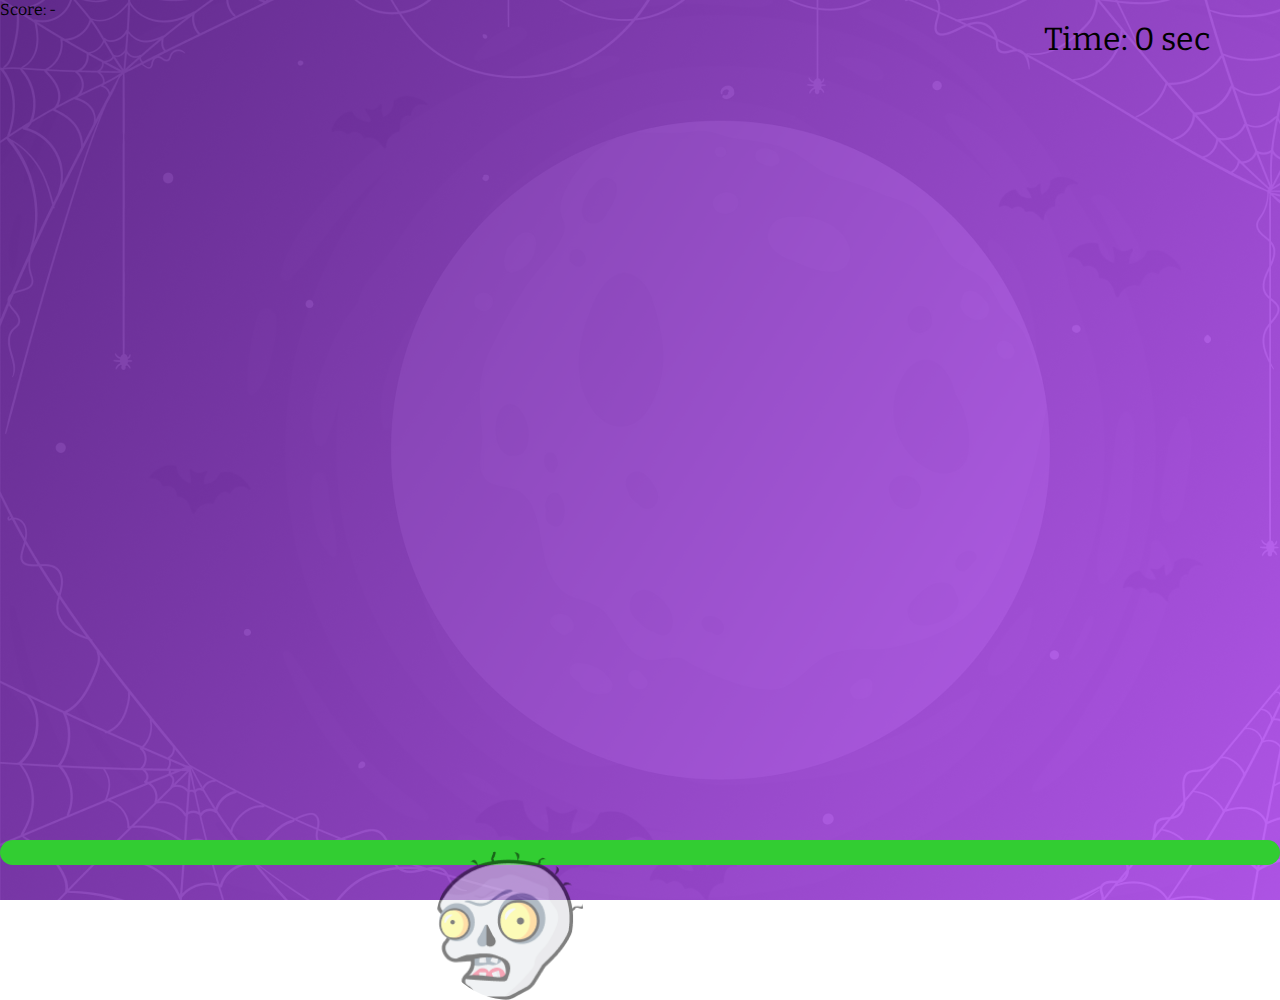
==== game.html @ b433a0d9 "Add files via upload" ====
<!DOCTYPE html>
<html lang="en">

<head>
<meta charset="UTF-8">
<meta name="viewport" content="width=device-width, initial-scale=1.0">
<title>Zombie Shoot</title>
<link rel="stylesheet" href="style.css">
</head>




<body>
<div class="game" id="game-body">
<div id="timer-box"><span>Time: </span><span id="timer">0</span><span> sec</span></div>
<div id="score-box"><span>Score: </span><span id="score">-</span></div>

<div id="max-lives">
<div id="lives">
</div>
</div>
</div>
<div id="btimeGauge"></div>
<div id="timeGauge"></div>
</div>
<script src="./game.js"></script>
</body>

</html>
---- style.css ----
@import url('https://fonts.googleapis.com/css2?family=Bitter:wght@500;700;701&family=Luckiest+Guy&display=swap');


body {
margin: 0;
padding: 0;
font-family: 'Bitter', serif;
overflow: hidden;
}

.home {
background-image: url("./assets/zombie-shoot-background.png");
height: 100vh;
width: 100vw;
display: flex;
flex-direction: column;
justify-content: space-around;
align-items: center;
}

.game {
background-image: url("./assets/zombie-shoot-game-background.png");
cursor: url('https://img.informer.com/icons/png/32/113/113532.png') 16 16, crosshair;
height: 100vh;
width: 100vw;
}

.flex-centered {
display: flex;
justify-content: center;
align-items: center;
}

#logo {
width: 50vw;
min-width: 300px;
}

#button {
max-width: 220px;
height: 60px;
width: 40vw;
padding: 5px;
background-color: #7FD443;
border: 1px 0.9 black;
box-shadow: 0px 20px 20px rgba(0, 0, 0, 0.25);
border-radius: 50px;
font-size: 26px;
font-family: 'Luckiest Guy', cursive;
letter-spacing: 3px;
color: white;
cursor: pointer;
}

#button:hover {
background-color: rgb(102, 6, 22);
}

#max-lives {
width: 100%;
height: 25px;
border-radius: 17px;
background-color: limegreen;
position: fixed;
bottom: 35px;
margin: 0 auto;
}

#lives {
z-index: 2;
width: 50%;
height: 25px;
border-radius: 17px;
}

#timer-box {
font-size: 2em;
padding: 20px;
z-index: 1;
position: absolute;
right: 50px;
}

.zombie-image {
position: absolute;
bottom: -100px;
border-radius: 50%;
opacity: 0.5;
animation: flying 5s infinite ease-in;
z-index: 2;
width: 30vw;
height: 30vw;
max-width: 150px;
max-height: 150px;
}

@keyframes flying {
0% {
bottom: -100px;
}

100% {
bottom: 1080px;
}
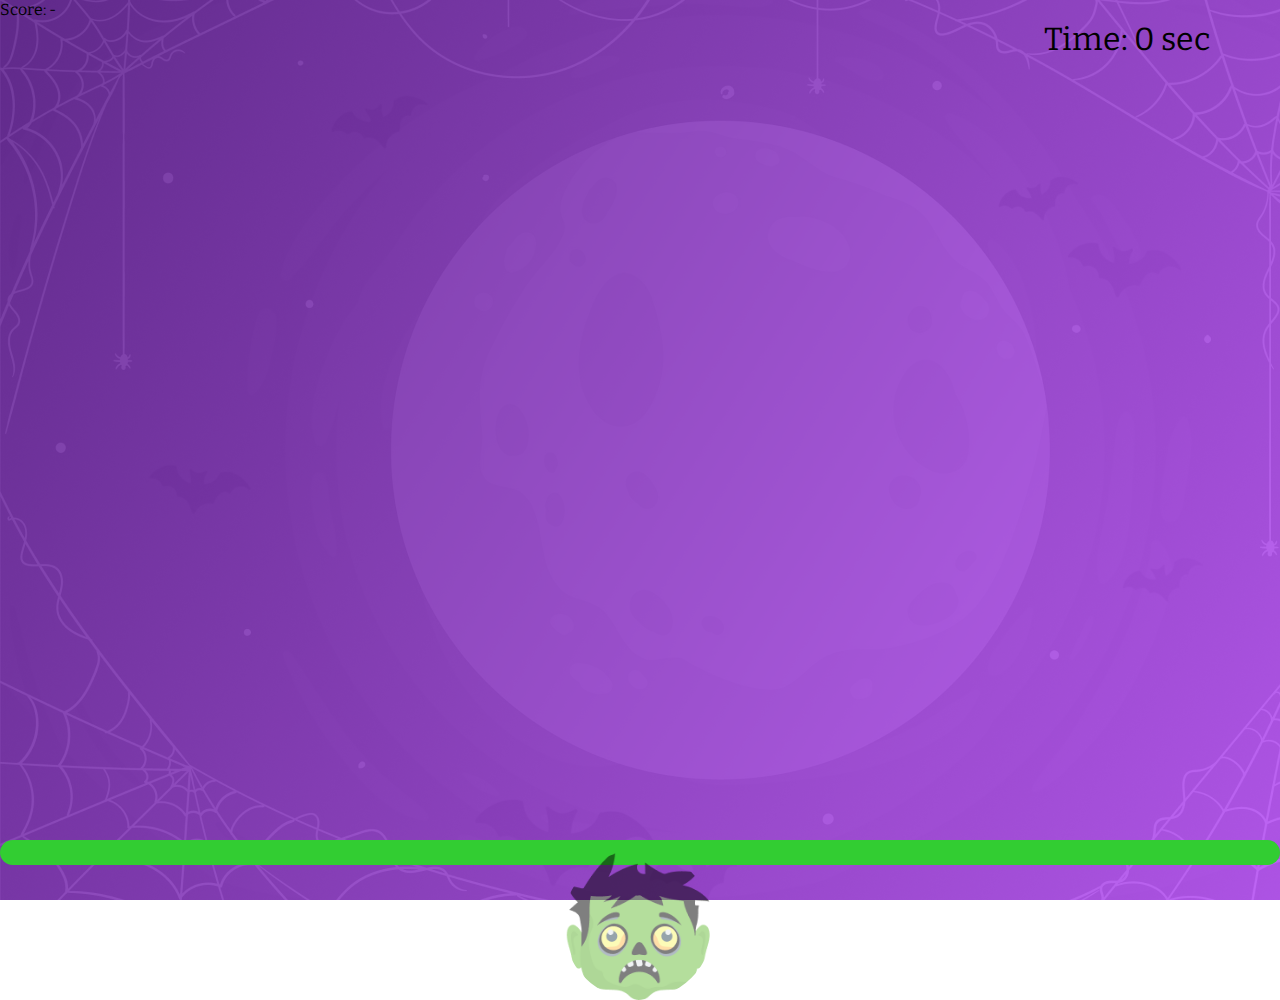
==== commit 824d84e5: "Update game.html" ====
--- a/game.html
+++ b/game.html
@@ -6,10 +6,19 @@
 <meta name="viewport" content="width=device-width, initial-scale=1.0">
 <title>Zombie Shoot</title>
 <link rel="stylesheet" href="style.css">
+
+<link 
+rel="icon"
+type="image/png"
+sizes="32x32" 
+href="./assets/logo.jpg" />
 </head>
 
-
-
+<link
+rel="icon"
+type="image/png"
+sizes="16x16"
+href="./assets/logo.jpg">
 
 <body>
 <div class="game" id="game-body">
